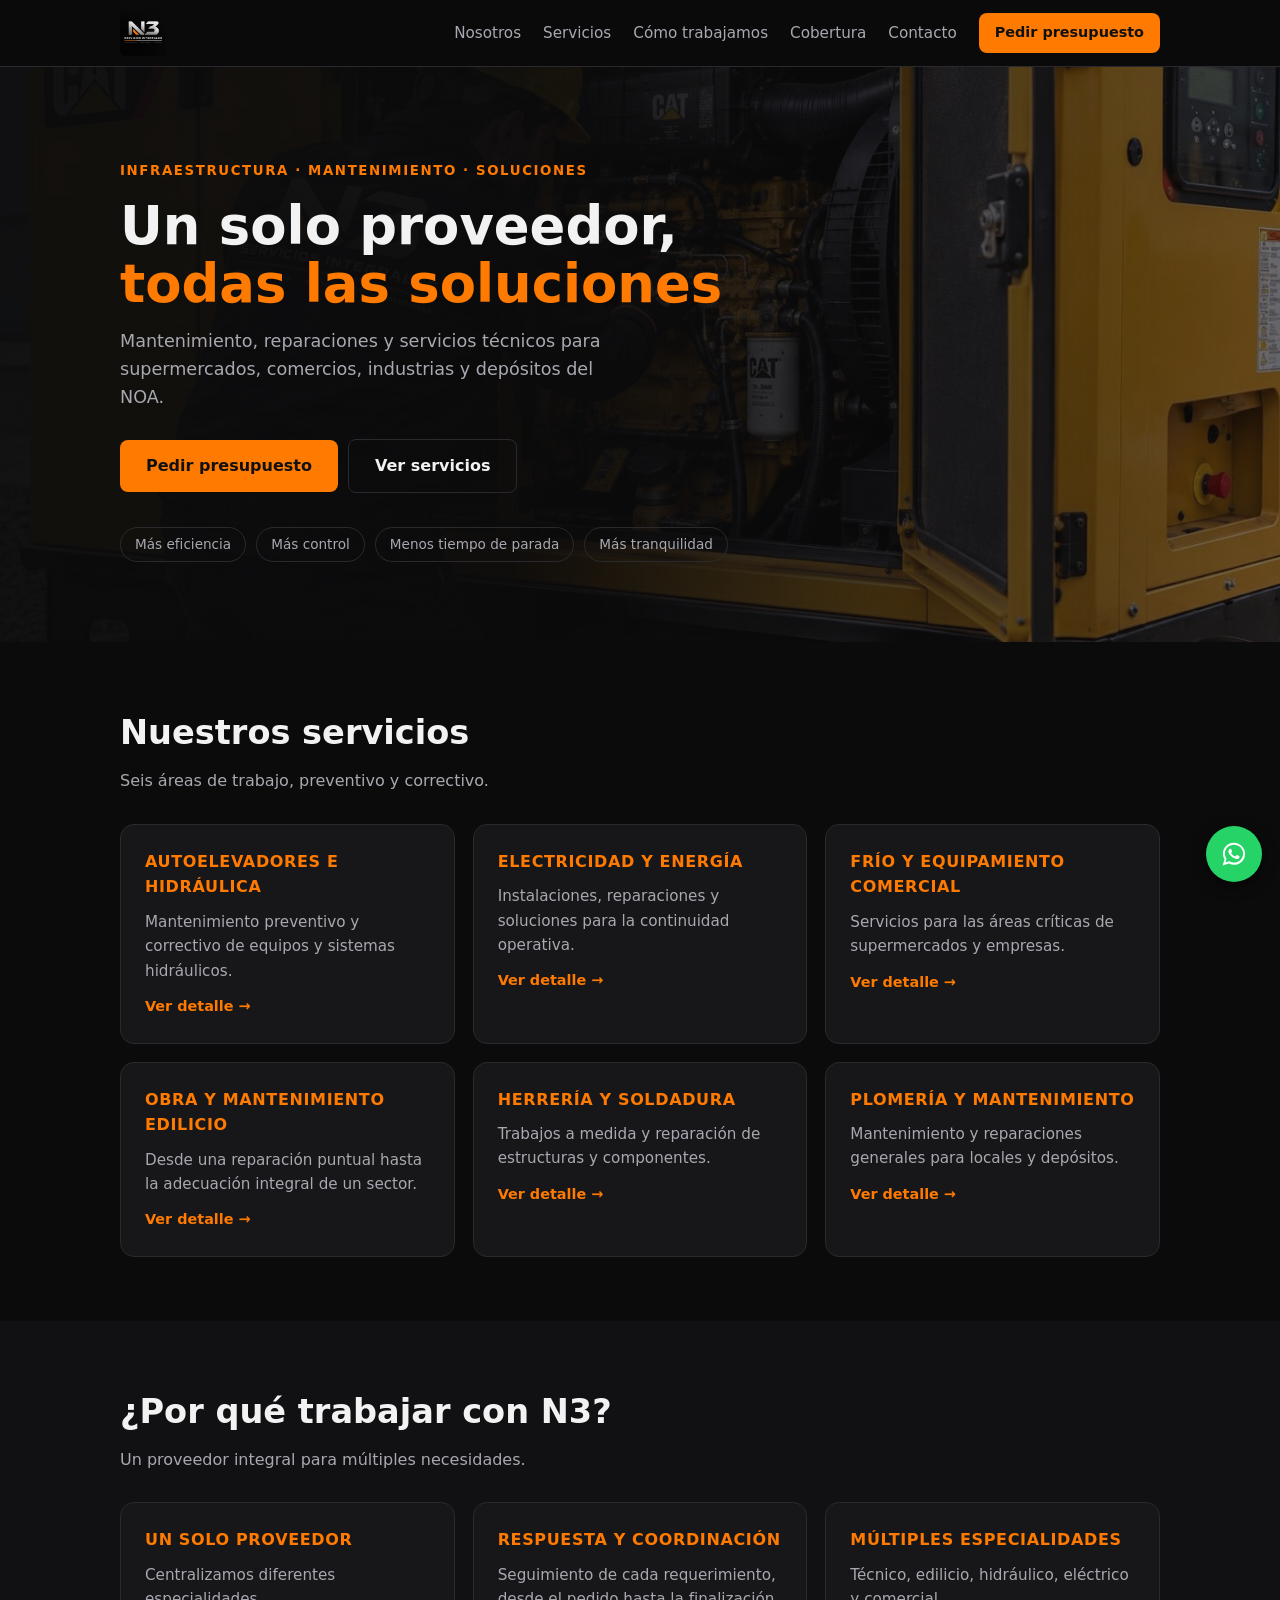
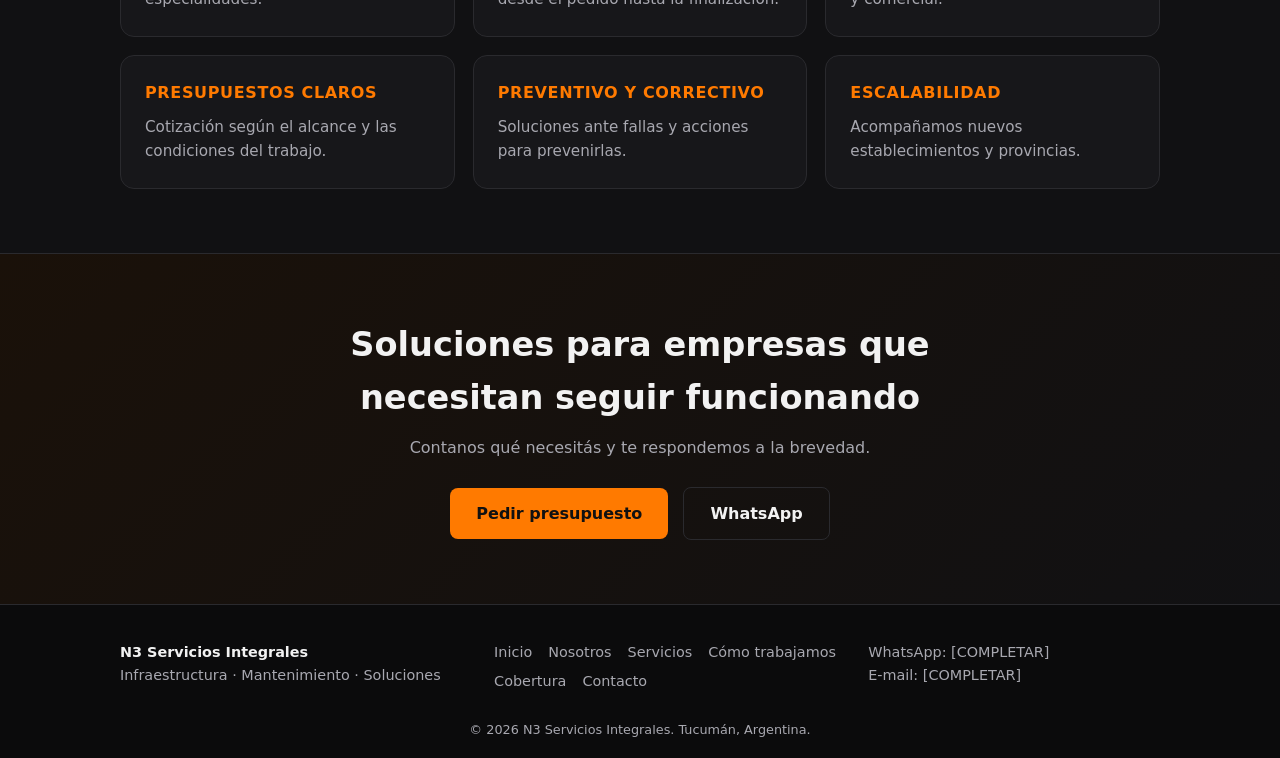
==== index.html @ 6b227bbd "Sitio web N3 Servicios Integrales Co-Authored-By: Claude Sonnet 5.5 <noreply@anthropic.com> Claude-S" ====
<!doctype html>
<html lang="es">
<head>
<meta charset="utf-8">
<meta name="viewport" content="width=device-width, initial-scale=1">
<title>N3 Servicios Integrales | Mantenimiento y reparaciones para empresas</title>
<meta name="description" content="Mantenimiento, reparaciones y servicios técnicos para empresas en Tucumán y el NOA. Un solo proveedor para múltiples necesidades.">
<meta name="theme-color" content="#0b0b0c">
<meta property="og:title" content="N3 Servicios Integrales | Mantenimiento y reparaciones para empresas">
<meta property="og:description" content="Mantenimiento, reparaciones y servicios técnicos para empresas en Tucumán y el NOA. Un solo proveedor para múltiples necesidades.">
<meta property="og:type" content="website">
<meta property="og:image" content="img/afiche.jpg">
<link rel="icon" href="img/favicon.png">
<link rel="stylesheet" href="css/styles.css">
</head>
<body>
<header class="site-header">
  <div class="wrap bar">
    <a href="index.html" class="brand" aria-label="N3 Servicios Integrales - Inicio"><img src="img/logo.jpg" alt="N3 Servicios Integrales"></a>
    <button class="menu-btn" aria-label="Abrir menú" aria-expanded="false" aria-controls="nav">☰</button>
    <nav id="nav"><a href="nosotros.html">Nosotros</a><a href="servicios.html">Servicios</a><a href="como-trabajamos.html">Cómo trabajamos</a><a href="cobertura.html">Cobertura</a><a href="contacto.html">Contacto</a><a class="btn small" href="contacto.html">Pedir presupuesto</a></nav>
  </div>
</header>
<main>
<section class="hero"><div class="wrap">
  <small>Infraestructura · Mantenimiento · Soluciones</small>
  <h1>Un solo proveedor, <span>todas las soluciones</span></h1>
  <p>Mantenimiento, reparaciones y servicios técnicos para supermercados, comercios, industrias y depósitos del NOA.</p>
  <a class="btn" href="contacto.html">Pedir presupuesto</a><a class="btn ghost" href="servicios.html">Ver servicios</a>
  <ul class="pills"><li>Más eficiencia</li><li>Más control</li><li>Menos tiempo de parada</li><li>Más tranquilidad</li></ul>
</div></section>
<section><div class="wrap"><h2>Nuestros servicios</h2><p class="lead">Seis áreas de trabajo, preventivo y correctivo.</p><div class="grid"><a class="card link" href="servicios.html#autoelevadores"><h3>Autoelevadores e hidráulica</h3><p>Mantenimiento preventivo y correctivo de equipos y sistemas hidráulicos.</p><span class="more">Ver detalle →</span></a><a class="card link" href="servicios.html#electricidad"><h3>Electricidad y energía</h3><p>Instalaciones, reparaciones y soluciones para la continuidad operativa.</p><span class="more">Ver detalle →</span></a><a class="card link" href="servicios.html#frio"><h3>Frío y equipamiento comercial</h3><p>Servicios para las áreas críticas de supermercados y empresas.</p><span class="more">Ver detalle →</span></a><a class="card link" href="servicios.html#obra"><h3>Obra y mantenimiento edilicio</h3><p>Desde una reparación puntual hasta la adecuación integral de un sector.</p><span class="more">Ver detalle →</span></a><a class="card link" href="servicios.html#herreria"><h3>Herrería y soldadura</h3><p>Trabajos a medida y reparación de estructuras y componentes.</p><span class="more">Ver detalle →</span></a><a class="card link" href="servicios.html#plomeria"><h3>Plomería y mantenimiento</h3><p>Mantenimiento y reparaciones generales para locales y depósitos.</p><span class="more">Ver detalle →</span></a></div></div></section>
<section class="alt"><div class="wrap"><h2>¿Por qué trabajar con N3?</h2><p class="lead">Un proveedor integral para múltiples necesidades.</p><div class="grid"><div class="card"><h3>Un solo proveedor</h3><p>Centralizamos diferentes especialidades.</p></div><div class="card"><h3>Respuesta y coordinación</h3><p>Seguimiento de cada requerimiento, desde el pedido hasta la finalización.</p></div><div class="card"><h3>Múltiples especialidades</h3><p>Técnico, edilicio, hidráulico, eléctrico y comercial.</p></div><div class="card"><h3>Presupuestos claros</h3><p>Cotización según el alcance y las condiciones del trabajo.</p></div><div class="card"><h3>Preventivo y correctivo</h3><p>Soluciones ante fallas y acciones para prevenirlas.</p></div><div class="card"><h3>Escalabilidad</h3><p>Acompañamos nuevos establecimientos y provincias.</p></div></div></div></section>
<section class="cta"><div class="wrap">
  <h2>Soluciones para empresas que necesitan seguir funcionando</h2><p>Contanos qué necesitás y te respondemos a la brevedad.</p>
  <a class="btn" href="contacto.html">Pedir presupuesto</a>
  <a class="btn ghost" href="https://wa.me/5493810000000?text=Hola%2C%20quiero%20pedir%20un%20presupuesto" target="_blank" rel="noopener">WhatsApp</a>
</div></section>
</main>
<footer class="site-footer">
  <div class="wrap foot">
    <div><b>N3 Servicios Integrales</b><br><span class="muted">Infraestructura · Mantenimiento · Soluciones</span></div>
    <div class="links"><a href="index.html">Inicio</a><a href="nosotros.html">Nosotros</a><a href="servicios.html">Servicios</a><a href="como-trabajamos.html">Cómo trabajamos</a><a href="cobertura.html">Cobertura</a><a href="contacto.html">Contacto</a></div>
    <div class="muted">WhatsApp: [COMPLETAR]<br>E-mail: [COMPLETAR]</div>
  </div>
  <div class="wrap copy">© <span id="y">2026</span> N3 Servicios Integrales. Tucumán, Argentina.</div>
</footer>
<a class="wa" href="https://wa.me/5493810000000?text=Hola%2C%20quiero%20pedir%20un%20presupuesto" target="_blank" rel="noopener" aria-label="Escribinos por WhatsApp">
  <svg viewBox="0 0 32 32" width="28" height="28" fill="#fff" aria-hidden="true"><path d="M16 3C9 3 3.3 8.6 3.3 15.5c0 2.4.7 4.6 1.9 6.5L3 29l7.2-2.1c1.8 1 3.8 1.5 5.8 1.5 7 0 12.7-5.600 12.700-12.500S23 3 16 3zm0 22.800c-1.800 0-3.600-.5-5.100-1.400l-.4-.2-4.300 1.300 1.400-4.100-.3-.4c-1.100-1.600-1.700-3.500-1.700-5.500C5.600 9.800 10.300 5.300 16 5.300s10.400 4.500 10.400 10.100-4.700 10.400-10.400 10.400zm5.700-7.700c-.3-.2-1.900-.9-2.200-1-.3-.1-.5-.2-.7.200-.2.300-.8 1-1 1.200-.2.200-.4.200-.7.100-.3-.2-1.300-.5-2.500-1.500-.9-.8-1.500-1.800-1.700-2.100-.2-.3 0-.5.100-.6l.5-.5c.2-.2.200-.3.300-.5.100-.2.100-.4 0-.5-.1-.2-.7-1.700-1-2.300-.3-.6-.5-.5-.7-.5h-.6c-.2 0-.5.100-.8.400-.3.300-1.100 1.100-1.100 2.600s1.100 3 1.300 3.200c.2.200 2.200 3.300 5.300 4.600.7.300 1.300.5 1.800.7.700.2 1.400.2 2 .1.600-.1 1.900-.8 2.100-1.500.3-.7.300-1.400.2-1.500-.1-.1-.3-.2-.6-.4z"/></svg>
</a>
<script src="js/main.js"></script>
</body>
</html>
---- css/styles.css ----
:root{--bg:#0b0b0c;--bg2:#111113;--card:#17171a;--line:#2a2a2e;--text:#f2f2f2;--muted:#a8a8b0;--accent:#ff7a00}
*{box-sizing:border-box;margin:0}
html{scroll-behavior:smooth;scroll-padding-top:120px}
body{font-family:system-ui,-apple-system,"Segoe UI",Roboto,sans-serif;background:var(--bg);color:var(--text);line-height:1.6}
a{color:inherit;text-decoration:none}
img{max-width:100%}
.wrap{max-width:1080px;margin:0 auto;padding:0 20px}
.muted{color:var(--muted)}
.hidden{display:none}

/* header */
.site-header{position:sticky;top:0;z-index:30;background:rgba(11,11,12,.94);backdrop-filter:blur(8px);border-bottom:1px solid var(--line)}
.bar{display:flex;align-items:center;justify-content:space-between;height:66px;gap:16px}
.brand img{height:46px;width:46px;object-fit:cover;border-radius:6px;display:block}
nav{display:flex;align-items:center;gap:22px;font-size:.95rem}
nav a{color:var(--muted)}
nav a:hover,nav a.active{color:var(--accent)}
.menu-btn{display:none;background:none;border:1px solid var(--line);color:var(--text);font-size:1.3rem;border-radius:8px;padding:4px 12px;cursor:pointer}

/* buttons */
.btn{display:inline-block;background:var(--accent);color:#111!important;font-weight:700;padding:13px 26px;border-radius:8px;border:0;cursor:pointer;font-size:1rem}
.btn:hover{filter:brightness(1.1)}
.btn.small{padding:8px 16px;font-size:.9rem}
.btn.ghost{background:transparent;color:var(--text)!important;border:1px solid var(--line);margin-left:10px}
.btn.ghost:hover{border-color:var(--accent)}

/* sections */
section{padding:64px 0}
.alt{background:var(--bg2)}
h1{font-size:clamp(2rem,5vw,3.3rem);line-height:1.1}
h2{font-size:clamp(1.5rem,3.4vw,2.1rem);margin-bottom:8px}
.lead{color:var(--muted);margin-bottom:30px}
.hero{padding:90px 0 80px;background:linear-gradient(90deg,rgba(11,11,12,.97) 40%,rgba(11,11,12,.55)),url(../img/hero.jpg) center/cover}
.hero small{color:var(--accent);font-weight:700;letter-spacing:.12em;text-transform:uppercase}
.hero h1{margin:14px 0;max-width:640px}
.hero h1 span{color:var(--accent)}
.hero p{color:var(--muted);max-width:520px;margin-bottom:28px;font-size:1.1rem}
.pills{list-style:none;padding:0;display:flex;flex-wrap:wrap;gap:10px;margin-top:34px}
.pills li{border:1px solid var(--line);border-radius:99px;padding:6px 14px;font-size:.85rem;color:var(--muted)}
.page-head{padding:56px 0 40px;background:linear-gradient(180deg,#151517,var(--bg));border-bottom:1px solid var(--line)}
.page-head p{color:var(--muted);margin-top:8px}

/* cards */
.grid{display:grid;grid-template-columns:repeat(auto-fit,minmax(290px,1fr));gap:18px}
.card{background:var(--card);border:1px solid var(--line);border-radius:14px;padding:24px}
.card h3{color:var(--accent);font-size:1rem;letter-spacing:.04em;text-transform:uppercase;margin-bottom:10px}
.card p{color:var(--muted);font-size:.95rem}
.card.link{transition:.15s;display:block}
.card.link:hover{border-color:var(--accent);transform:translateY(-2px)}
.more{display:inline-block;margin-top:12px;color:var(--accent);font-weight:600;font-size:.9rem}
.card ul{list-style:none;padding:0}
.card li,.check li{color:var(--muted);padding:4px 0 4px 18px;position:relative;font-size:.95rem}
.card li::before,.check li::before{content:"";position:absolute;left:0;top:13px;width:7px;height:7px;background:var(--accent);border-radius:2px}
.check{list-style:none;padding:0;margin:14px 0}
.check li{font-size:1rem;padding:6px 0 6px 20px}

/* subnav */
.subnav{position:sticky;top:66px;z-index:20;background:var(--bg);border-bottom:1px solid var(--line)}
.subnav .wrap{display:flex;gap:8px;overflow-x:auto;padding-top:10px;padding-bottom:10px}
.subnav a{white-space:nowrap;font-size:.85rem;color:var(--muted);border:1px solid var(--line);padding:6px 14px;border-radius:99px}
.subnav a:hover{color:var(--accent);border-color:var(--accent)}

/* about */
.about{display:grid;grid-template-columns:1.3fr 1fr;gap:40px;align-items:center}
.about img{width:100%;border-radius:14px;border:1px solid var(--line)}

/* timeline */
.timeline{list-style:none;padding:0;max-width:720px;margin:0 auto}
.timeline li{display:flex;gap:20px;padding:20px 0;border-bottom:1px solid var(--line)}
.timeline .n{color:var(--accent);font-weight:800;font-size:1.8rem;min-width:52px}
.timeline h3{text-transform:uppercase;letter-spacing:.04em;font-size:1rem}
.timeline p{color:var(--muted)}

/* zones */
.zones{display:flex;flex-wrap:wrap;gap:10px;margin-top:14px}
.zones span{border:1px solid var(--accent);color:var(--accent);padding:8px 18px;border-radius:99px;font-weight:600}

/* cta */
.cta{text-align:center;background:linear-gradient(135deg,#1a1109,var(--bg2));border-top:1px solid var(--line)}
.cta h2{max-width:640px;margin:0 auto 10px}
.cta p{color:var(--muted);margin-bottom:26px}

/* form */
.contact-grid{display:grid;grid-template-columns:1.5fr 1fr;gap:32px;align-items:start}
.form{display:grid;gap:16px}
.form label{display:grid;gap:6px;font-size:.9rem;color:var(--muted)}
.form input,.form select,.form textarea{background:var(--card);border:1px solid var(--line);border-radius:8px;color:var(--text);padding:12px;font:inherit}
.form input:focus,.form select:focus,.form textarea:focus{outline:2px solid var(--accent);border-color:transparent}
.info p{margin-bottom:10px;color:var(--text)}
.info .btn{margin-top:10px}

/* footer */
.site-footer{border-top:1px solid var(--line);padding:36px 0 18px;font-size:.9rem}
.foot{display:grid;grid-template-columns:1.2fr 1.2fr 1fr;gap:24px}
.foot .links{display:flex;flex-wrap:wrap;gap:6px 16px}
.foot .links a{color:var(--muted)}.foot .links a:hover{color:var(--accent)}
.copy{margin-top:26px;color:var(--muted);font-size:.8rem;text-align:center}
.wa{position:fixed;right:18px;bottom:18px;background:#25d366;width:56px;height:56px;border-radius:50%;display:grid;place-items:center;box-shadow:0 4px 14px rgba(0,0,0,.5);z-index:40}

@media(max-width:820px){
  .menu-btn{display:block}
  nav{display:none;position:absolute;top:66px;left:0;right:0;background:var(--bg);flex-direction:column;align-items:flex-start;padding:18px 20px;border-bottom:1px solid var(--line)}
  nav.open{display:flex}
  .about,.contact-grid,.foot{grid-template-columns:1fr}
  .btn.ghost{margin:10px 0 0}
  .subnav{top:66px}
}
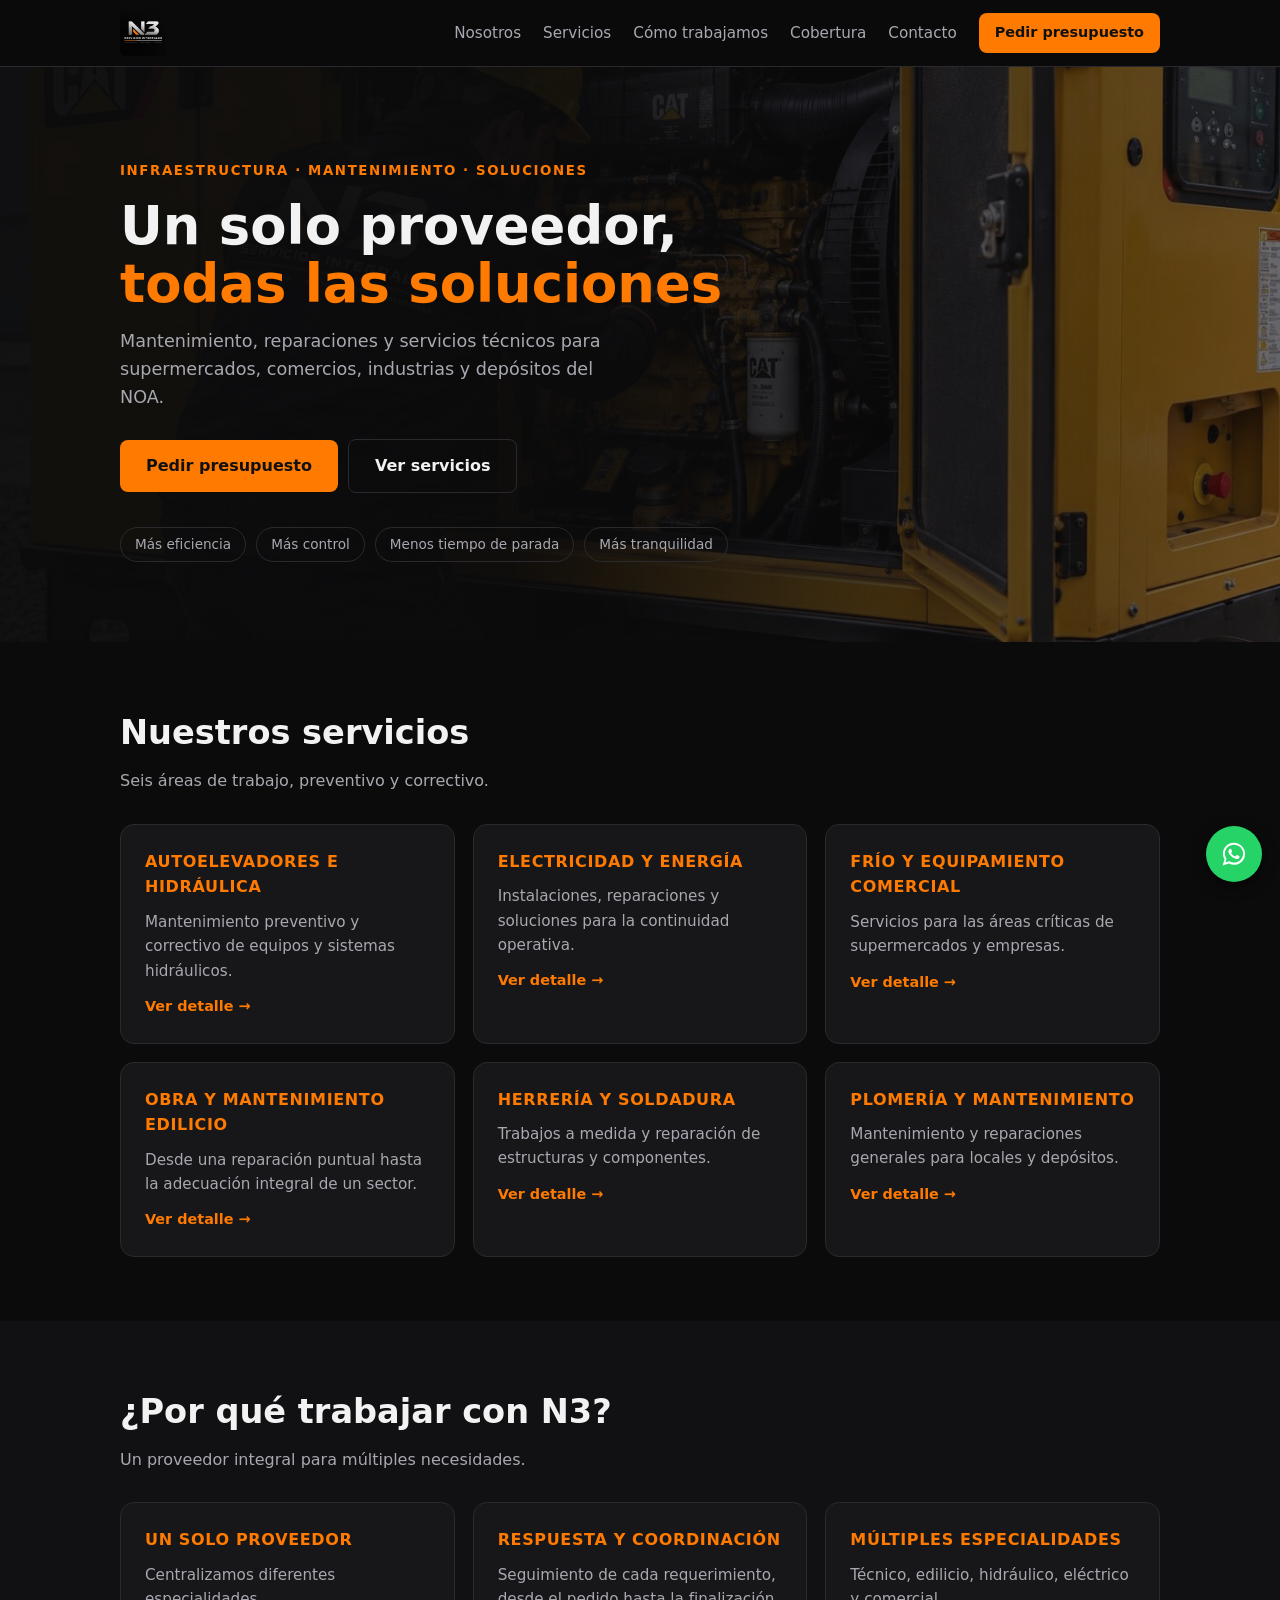
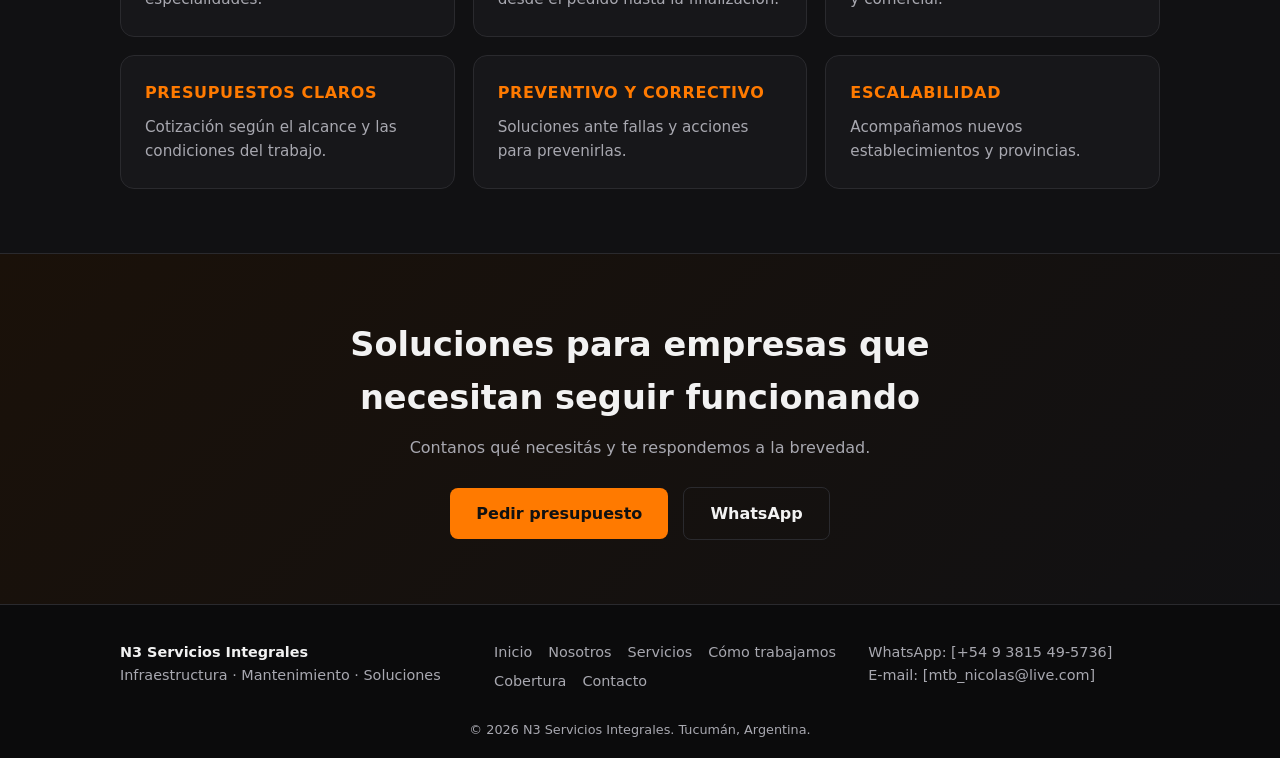
==== commit 6a999e48: "Se arreglaron los numeros y emails" ====
--- a/index.html
+++ b/index.html
@@ -34,14 +34,14 @@
 <section class="cta"><div class="wrap">
   <h2>Soluciones para empresas que necesitan seguir funcionando</h2><p>Contanos qué necesitás y te respondemos a la brevedad.</p>
   <a class="btn" href="contacto.html">Pedir presupuesto</a>
-  <a class="btn ghost" href="https://wa.me/5493810000000?text=Hola%2C%20quiero%20pedir%20un%20presupuesto" target="_blank" rel="noopener">WhatsApp</a>
+  <a class="btn ghost" href="https://wa.me/5493815495736?text=Hola%2C%20quiero%20pedir%20un%20presupuesto" target="_blank" rel="noopener">WhatsApp</a>
 </div></section>
 </main>
 <footer class="site-footer">
   <div class="wrap foot">
     <div><b>N3 Servicios Integrales</b><br><span class="muted">Infraestructura · Mantenimiento · Soluciones</span></div>
     <div class="links"><a href="index.html">Inicio</a><a href="nosotros.html">Nosotros</a><a href="servicios.html">Servicios</a><a href="como-trabajamos.html">Cómo trabajamos</a><a href="cobertura.html">Cobertura</a><a href="contacto.html">Contacto</a></div>
-    <div class="muted">WhatsApp: [COMPLETAR]<br>E-mail: [COMPLETAR]</div>
+    <div class="muted">WhatsApp: [+54 9 3815 49-5736]<br>E-mail: [mtb_nicolas@live.com]</div>
   </div>
   <div class="wrap copy">© <span id="y">2026</span> N3 Servicios Integrales. Tucumán, Argentina.</div>
 </footer>
